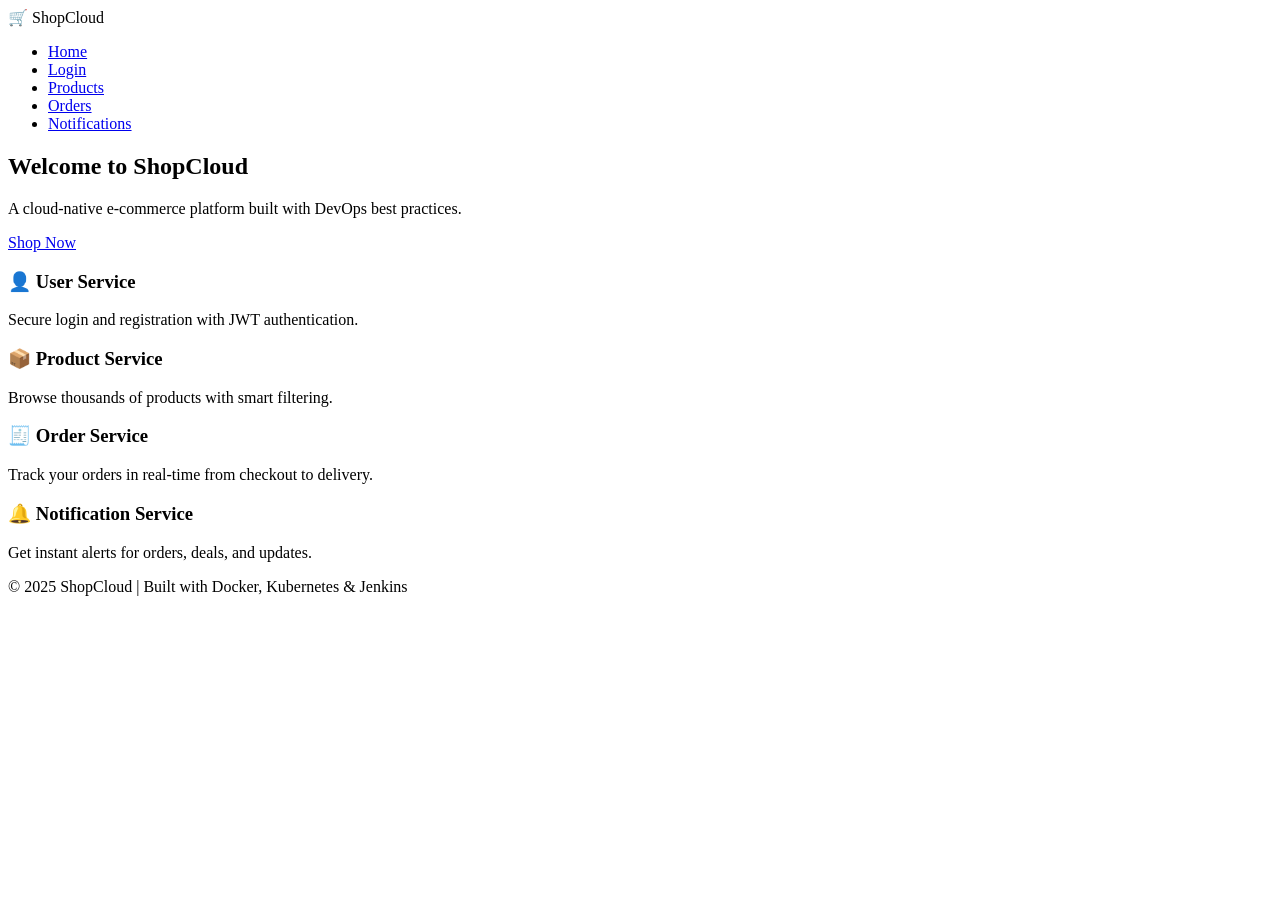
==== src/frontend/index.html @ b4040cc4 "Add all project files" ====
<!DOCTYPE html>
<html lang="en">
<head>
    <meta charset="UTF-8">
    <meta name="viewport" content="width=device-width, initial-scale=1.0">
    <title>ShopCloud - Home</title>
    <link rel="stylesheet" href="style.css">
</head>
<body>
    <nav>
        <div class="logo">🛒 ShopCloud</div>
        <ul>
            <li><a href="index.html">Home</a></li>
            <li><a href="user.html">Login</a></li>
            <li><a href="products.html">Products</a></li>
            <li><a href="orders.html">Orders</a></li>
            <li><a href="notifications.html">Notifications</a></li>
        </ul>
    </nav>

    <section class="hero">
        <h1>Welcome to ShopCloud</h1>
        <p>A cloud-native e-commerce platform built with DevOps best practices.</p>
        <a href="products.html" class="btn">Shop Now</a>
    </section>

    <section class="features">
        <div class="card">
            <h3>👤 User Service</h3>
            <p>Secure login and registration with JWT authentication.</p>
        </div>
        <div class="card">
            <h3>📦 Product Service</h3>
            <p>Browse thousands of products with smart filtering.</p>
        </div>
        <div class="card">
            <h3>🧾 Order Service</h3>
            <p>Track your orders in real-time from checkout to delivery.</p>
        </div>
        <div class="card">
            <h3>🔔 Notification Service</h3>
            <p>Get instant alerts for orders, deals, and updates.</p>
        </div>
    </section>

    <footer>
        <p>© 2025 ShopCloud | Built with Docker, Kubernetes & Jenkins</p>
    </footer>
</body>
</html>
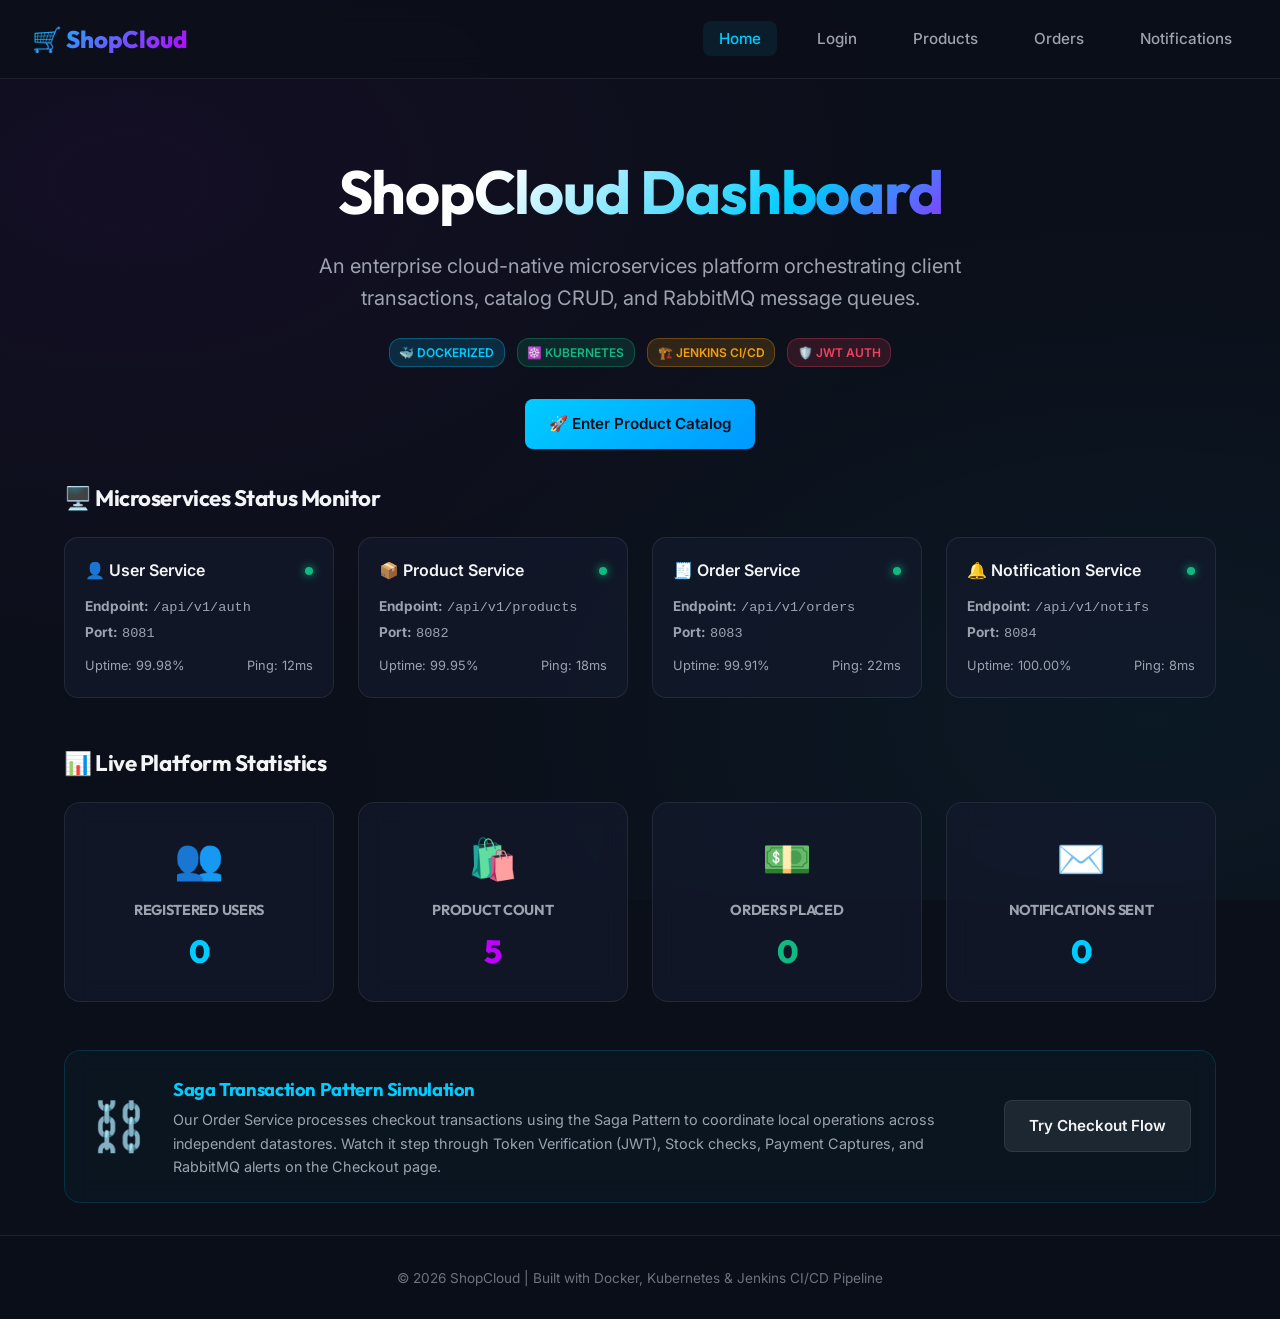
==== commit a71670d6: "Structure of website ready." ====
--- a/src/frontend/index.html
+++ b/src/frontend/index.html
@@ -3,7 +3,7 @@
 <head>
     <meta charset="UTF-8">
     <meta name="viewport" content="width=device-width, initial-scale=1.0">
-    <title>ShopCloud - Home</title>
+    <title>ShopCloud - Cloud-Native E-Commerce Dashboard</title>
     <link rel="stylesheet" href="style.css">
 </head>
 <body>
@@ -18,33 +18,160 @@
         </ul>
     </nav>
 
-    <section class="hero">
-        <h1>Welcome to ShopCloud</h1>
-        <p>A cloud-native e-commerce platform built with DevOps best practices.</p>
-        <a href="products.html" class="btn">Shop Now</a>
-    </section>
+    <div class="container">
+        <!-- Hero Section -->
+        <section class="hero" style="padding: 3rem 1.5rem 2rem 1.5rem;">
+            <h1>ShopCloud Dashboard</h1>
+            <p>An enterprise cloud-native microservices platform orchestrating client transactions, catalog CRUD, and RabbitMQ message queues.</p>
+            <div style="display: flex; gap: 0.75rem; justify-content: center; margin-top: -1rem; margin-bottom: 2rem; flex-wrap: wrap;">
+                <span class="badge badge-blue">🐳 Dockerized</span>
+                <span class="badge badge-green">☸️ Kubernetes</span>
+                <span class="badge badge-amber">🏗️ Jenkins CI/CD</span>
+                <span class="badge badge-red">🛡️ JWT Auth</span>
+            </div>
+            <a href="products.html" class="btn">🚀 Enter Product Catalog</a>
+        </section>
 
-    <section class="features">
-        <div class="card">
-            <h3>👤 User Service</h3>
-            <p>Secure login and registration with JWT authentication.</p>
+        <!-- Service Health Status Grid -->
+        <h3 style="margin-bottom: 1.25rem; font-family: var(--font-heading); font-size: 1.4rem;">🖥️ Microservices Status Monitor</h3>
+        <div class="system-status-grid">
+            <!-- User Service Card -->
+            <div class="service-status-card">
+                <div class="service-status-header">
+                    <span class="service-name">👤 User Service</span>
+                    <span class="ping-indicator"></span>
+                </div>
+                <div style="font-size: 0.85rem; color: var(--text-secondary); display: flex; flex-direction: column; gap: 0.2rem;">
+                    <div><strong>Endpoint:</strong> <code>/api/v1/auth</code></div>
+                    <div><strong>Port:</strong> <code>8081</code></div>
+                </div>
+                <div class="service-stats">
+                    <span>Uptime: 99.98%</span>
+                    <span>Ping: 12ms</span>
+                </div>
+            </div>
+            
+            <!-- Product Service Card -->
+            <div class="service-status-card">
+                <div class="service-status-header">
+                    <span class="service-name">📦 Product Service</span>
+                    <span class="ping-indicator"></span>
+                </div>
+                <div style="font-size: 0.85rem; color: var(--text-secondary); display: flex; flex-direction: column; gap: 0.2rem;">
+                    <div><strong>Endpoint:</strong> <code>/api/v1/products</code></div>
+                    <div><strong>Port:</strong> <code>8082</code></div>
+                </div>
+                <div class="service-stats">
+                    <span>Uptime: 99.95%</span>
+                    <span>Ping: 18ms</span>
+                </div>
+            </div>
+            
+            <!-- Order Service Card -->
+            <div class="service-status-card">
+                <div class="service-status-header">
+                    <span class="service-name">🧾 Order Service</span>
+                    <span class="ping-indicator"></span>
+                </div>
+                <div style="font-size: 0.85rem; color: var(--text-secondary); display: flex; flex-direction: column; gap: 0.2rem;">
+                    <div><strong>Endpoint:</strong> <code>/api/v1/orders</code></div>
+                    <div><strong>Port:</strong> <code>8083</code></div>
+                </div>
+                <div class="service-stats">
+                    <span>Uptime: 99.91%</span>
+                    <span>Ping: 22ms</span>
+                </div>
+            </div>
+            
+            <!-- Notification Service Card -->
+            <div class="service-status-card">
+                <div class="service-status-header">
+                    <span class="service-name">🔔 Notification Service</span>
+                    <span class="ping-indicator"></span>
+                </div>
+                <div style="font-size: 0.85rem; color: var(--text-secondary); display: flex; flex-direction: column; gap: 0.2rem;">
+                    <div><strong>Endpoint:</strong> <code>/api/v1/notifs</code></div>
+                    <div><strong>Port:</strong> <code>8084</code></div>
+                </div>
+                <div class="service-stats">
+                    <span>Uptime: 100.00%</span>
+                    <span>Ping: 8ms</span>
+                </div>
+            </div>
         </div>
-        <div class="card">
-            <h3>📦 Product Service</h3>
-            <p>Browse thousands of products with smart filtering.</p>
+
+        <!-- Live Platform Stats -->
+        <h3 style="margin-bottom: 1.25rem; font-family: var(--font-heading); font-size: 1.4rem;">📊 Live Platform Statistics</h3>
+        <div class="grid-4" style="margin-bottom: 3rem;">
+            <div class="card blue-glow" style="text-align: center;">
+                <div style="font-size: 2.5rem; margin-bottom: 0.5rem;">👥</div>
+                <h4 style="color: var(--text-secondary); font-size: 0.9rem; text-transform: uppercase;">Registered Users</h4>
+                <div id="stat-users" style="font-size: 2rem; font-weight: 800; font-family: var(--font-heading); color: var(--accent-blue); margin-top: 0.25rem;">0</div>
+            </div>
+            
+            <div class="card purple-glow" style="text-align: center;">
+                <div style="font-size: 2.5rem; margin-bottom: 0.5rem;">🛍️</div>
+                <h4 style="color: var(--text-secondary); font-size: 0.9rem; text-transform: uppercase;">Product Count</h4>
+                <div id="stat-products" style="font-size: 2rem; font-weight: 800; font-family: var(--font-heading); color: var(--accent-purple); margin-top: 0.25rem;">0</div>
+            </div>
+            
+            <div class="card emerald-glow" style="text-align: center;">
+                <div style="font-size: 2.5rem; margin-bottom: 0.5rem;">💵</div>
+                <h4 style="color: var(--text-secondary); font-size: 0.9rem; text-transform: uppercase;">Orders Placed</h4>
+                <div id="stat-orders" style="font-size: 2rem; font-weight: 800; font-family: var(--font-heading); color: var(--accent-emerald); margin-top: 0.25rem;">0</div>
+            </div>
+            
+            <div class="card blue-glow" style="text-align: center;">
+                <div style="font-size: 2.5rem; margin-bottom: 0.5rem;">✉️</div>
+                <h4 style="color: var(--text-secondary); font-size: 0.9rem; text-transform: uppercase;">Notifications Sent</h4>
+                <div id="stat-notifications" style="font-size: 2rem; font-weight: 800; font-family: var(--font-heading); color: var(--accent-blue); margin-top: 0.25rem;">0</div>
+            </div>
         </div>
-        <div class="card">
-            <h3>🧾 Order Service</h3>
-            <p>Track your orders in real-time from checkout to delivery.</p>
+
+        <!-- Architectural Diagram Alert -->
+        <div class="card" style="display: flex; gap: 1.5rem; align-items: center; flex-wrap: wrap; background: rgba(0, 204, 255, 0.03); border-color: rgba(0, 204, 255, 0.15);">
+            <div style="font-size: 3rem;">⛓️</div>
+            <div style="flex: 1; min-width: 280px;">
+                <h4 style="font-size: 1.15rem; margin-bottom: 0.25rem; color: var(--accent-blue);">Saga Transaction Pattern Simulation</h4>
+                <p style="font-size: 0.9rem; color: var(--text-secondary);">Our Order Service processes checkout transactions using the Saga Pattern to coordinate local operations across independent datastores. Watch it step through Token Verification (JWT), Stock checks, Payment Captures, and RabbitMQ alerts on the Checkout page.</p>
+            </div>
+            <a href="orders.html" class="btn btn-secondary" style="height: fit-content;">Try Checkout Flow</a>
         </div>
-        <div class="card">
-            <h3>🔔 Notification Service</h3>
-            <p>Get instant alerts for orders, deals, and updates.</p>
-        </div>
-    </section>
+    </div>
 
     <footer>
-        <p>© 2025 ShopCloud | Built with Docker, Kubernetes & Jenkins</p>
+        <p>© 2026 ShopCloud | Built with Docker, Kubernetes & Jenkins CI/CD Pipeline</p>
     </footer>
+
+    <script src="app.js"></script>
+    <script>
+        document.addEventListener("DOMContentLoaded", () => {
+            // Load and update statistics
+            const users = getDB("sc_users");
+            const products = getDB("sc_products");
+            const orders = getDB("sc_orders");
+            const notifications = getDB("sc_notifications");
+
+            document.getElementById("stat-users").textContent = users.length;
+            document.getElementById("stat-products").textContent = products.length;
+            document.getElementById("stat-orders").textContent = orders.length;
+            document.getElementById("stat-notifications").textContent = notifications.length;
+            
+            // Randomly toggle service indicators slightly to simulate live health updates
+            const indicators = document.querySelectorAll(".ping-indicator");
+            setInterval(() => {
+                indicators.forEach(ind => {
+                    const rnd = Math.random();
+                    if (rnd > 0.98) {
+                        ind.className = "ping-indicator degraded";
+                    } else if (rnd > 0.995) {
+                        ind.className = "ping-indicator down";
+                    } else {
+                        ind.className = "ping-indicator";
+                    }
+                });
+            }, 5000);
+        });
+    </script>
 </body>
 </html>
--- a/src/frontend/style.css
+++ b/src/frontend/style.css
@@ -0,0 +1,1184 @@
+@import url('https://fonts.googleapis.com/css2?family=Inter:wght@300;400;500;600;700&family=Outfit:wght@400;500;600;700;800&display=swap');
+
+:root {
+    --bg-dark: #0b0f19;
+    --card-bg: rgba(20, 28, 48, 0.6);
+    --card-bg-hover: rgba(28, 38, 64, 0.85);
+    --border-color: rgba(255, 255, 255, 0.08);
+    --border-color-glow: rgba(0, 204, 255, 0.4);
+    
+    --text-primary: #f3f4f6;
+    --text-secondary: #9ca3af;
+    --text-muted: #6b7280;
+    
+    --accent-blue: #00ccff;
+    --accent-purple: #bd00ff;
+    --accent-emerald: #10b981;
+    --accent-rose: #f43f5e;
+    --accent-amber: #f59e0b;
+    
+    --glow-blue: 0 0 20px rgba(0, 204, 255, 0.25);
+    --glow-purple: 0 0 20px rgba(189, 0, 255, 0.25);
+    --glow-emerald: 0 0 20px rgba(16, 185, 129, 0.25);
+    
+    --font-heading: 'Outfit', sans-serif;
+    --font-body: 'Inter', sans-serif;
+    
+    --transition: all 0.3s cubic-bezier(0.4, 0, 0.2, 1);
+}
+
+* {
+    margin: 0;
+    padding: 0;
+    box-sizing: border-box;
+}
+
+body {
+    background-color: var(--bg-dark);
+    background-image: 
+        radial-gradient(at 10% 20%, rgba(189, 0, 255, 0.05) 0px, transparent 50%),
+        radial-gradient(at 90% 80%, rgba(0, 204, 255, 0.05) 0px, transparent 50%);
+    background-attachment: fixed;
+    color: var(--text-primary);
+    font-family: var(--font-body);
+    line-height: 1.6;
+    min-height: 100vh;
+    display: flex;
+    flex-direction: column;
+    overflow-x: hidden;
+}
+
+/* Scrollbar Styles */
+::-webkit-scrollbar {
+    width: 8px;
+    height: 8px;
+}
+::-webkit-scrollbar-track {
+    background: var(--bg-dark);
+}
+::-webkit-scrollbar-thumb {
+    background: rgba(255, 255, 255, 0.1);
+    border-radius: 4px;
+}
+::-webkit-scrollbar-thumb:hover {
+    background: var(--accent-blue);
+}
+
+/* Typography */
+h1, h2, h3, h4, h5, h6 {
+    font-family: var(--font-heading);
+    font-weight: 700;
+    letter-spacing: -0.02em;
+}
+
+a {
+    color: inherit;
+    text-decoration: none;
+}
+
+/* Header & Nav */
+nav {
+    display: flex;
+    justify-content: space-between;
+    align-items: center;
+    padding: 1.25rem 2rem;
+    background: rgba(11, 15, 25, 0.75);
+    backdrop-filter: blur(12px);
+    border-bottom: 1px solid var(--border-color);
+    position: sticky;
+    top: 0;
+    z-index: 100;
+}
+
+nav .logo {
+    font-size: 1.5rem;
+    font-weight: 800;
+    font-family: var(--font-heading);
+    background: linear-gradient(135deg, var(--accent-blue) 0%, var(--accent-purple) 100%);
+    -webkit-background-clip: text;
+    -webkit-text-fill-color: transparent;
+    display: flex;
+    align-items: center;
+    gap: 0.5rem;
+}
+
+nav ul {
+    display: flex;
+    list-style: none;
+    gap: 1.5rem;
+    align-items: center;
+}
+
+nav ul li a {
+    font-size: 0.95rem;
+    font-weight: 500;
+    color: var(--text-secondary);
+    padding: 0.5rem 1rem;
+    border-radius: 8px;
+    transition: var(--transition);
+}
+
+nav ul li a:hover, nav ul li a.active {
+    color: var(--accent-blue);
+    background: rgba(0, 204, 255, 0.08);
+}
+
+/* User Badge in Nav */
+.user-nav-profile {
+    display: flex;
+    align-items: center;
+    gap: 0.75rem;
+    font-size: 0.9rem;
+    padding: 0.4rem 0.8rem;
+    border-radius: 20px;
+    background: rgba(255, 255, 255, 0.05);
+    border: 1px solid var(--border-color);
+}
+
+.user-nav-avatar {
+    width: 24px;
+    height: 24px;
+    border-radius: 50%;
+    background: linear-gradient(135deg, var(--accent-blue), var(--accent-purple));
+    display: flex;
+    align-items: center;
+    justify-content: center;
+    font-size: 0.75rem;
+    font-weight: bold;
+    color: white;
+}
+
+/* Container */
+.container {
+    max-width: 1200px;
+    margin: 2rem auto;
+    padding: 0 1.5rem;
+    flex: 1;
+    width: 100%;
+}
+
+/* Header & Intro */
+.page-title {
+    margin-bottom: 2rem;
+    text-align: center;
+}
+
+.page-title h2 {
+    font-size: 2.2rem;
+    margin-bottom: 0.5rem;
+    background: linear-gradient(135deg, #ffffff 0%, var(--text-secondary) 100%);
+    -webkit-background-clip: text;
+    -webkit-text-fill-color: transparent;
+}
+
+.page-title p {
+    color: var(--text-secondary);
+    font-size: 1.1rem;
+}
+
+/* Grid Layouts */
+.grid-2 {
+    display: grid;
+    grid-template-columns: repeat(auto-fit, minmax(300px, 1fr));
+    gap: 2rem;
+}
+
+.grid-3 {
+    display: grid;
+    grid-template-columns: repeat(auto-fit, minmax(280px, 1fr));
+    gap: 1.5rem;
+}
+
+.grid-4 {
+    display: grid;
+    grid-template-columns: repeat(auto-fit, minmax(220px, 1fr));
+    gap: 1.5rem;
+}
+
+/* Glass Cards */
+.card {
+    background: var(--card-bg);
+    border: 1px solid var(--border-color);
+    border-radius: 16px;
+    padding: 1.5rem;
+    backdrop-filter: blur(12px);
+    transition: var(--transition);
+    position: relative;
+    overflow: hidden;
+}
+
+.card::before {
+    content: '';
+    position: absolute;
+    top: 0;
+    left: 0;
+    width: 100%;
+    height: 4px;
+    background: linear-gradient(90deg, transparent, transparent);
+    transition: var(--transition);
+}
+
+.card:hover {
+    transform: translateY(-5px);
+    background: var(--card-bg-hover);
+    border-color: rgba(255, 255, 255, 0.15);
+    box-shadow: 0 10px 25px -5px rgba(0, 0, 0, 0.3);
+}
+
+.card.blue-glow:hover {
+    box-shadow: var(--glow-blue);
+    border-color: var(--border-color-glow);
+}
+
+.card.blue-glow:hover::before {
+    background: linear-gradient(90deg, var(--accent-blue), var(--accent-purple));
+}
+
+.card.purple-glow:hover {
+    box-shadow: var(--glow-purple);
+    border-color: rgba(189, 0, 255, 0.4);
+}
+
+.card.purple-glow:hover::before {
+    background: linear-gradient(90deg, var(--accent-purple), var(--accent-rose));
+}
+
+.card.emerald-glow:hover {
+    box-shadow: var(--glow-emerald);
+    border-color: rgba(16, 185, 129, 0.4);
+}
+
+.card.emerald-glow:hover::before {
+    background: linear-gradient(90deg, var(--accent-emerald), var(--accent-blue));
+}
+
+/* Forms */
+.form-box {
+    display: flex;
+    flex-direction: column;
+    gap: 1.25rem;
+}
+
+.form-box h3 {
+    font-size: 1.3rem;
+    margin-bottom: 0.5rem;
+    border-bottom: 1px solid var(--border-color);
+    padding-bottom: 0.5rem;
+}
+
+input, select, textarea {
+    width: 100%;
+    background: rgba(0, 0, 0, 0.2);
+    border: 1px solid var(--border-color);
+    padding: 0.8rem 1rem;
+    border-radius: 8px;
+    color: var(--text-primary);
+    font-family: var(--font-body);
+    font-size: 0.95rem;
+    transition: var(--transition);
+}
+
+input:focus, select:focus, textarea:focus {
+    outline: none;
+    border-color: var(--accent-blue);
+    box-shadow: 0 0 0 2px rgba(0, 204, 255, 0.15);
+    background: rgba(0, 0, 0, 0.35);
+}
+
+label {
+    font-size: 0.85rem;
+    color: var(--text-secondary);
+    font-weight: 500;
+    margin-bottom: -0.8rem;
+}
+
+/* Buttons */
+.btn {
+    display: inline-flex;
+    align-items: center;
+    justify-content: center;
+    gap: 0.5rem;
+    background: linear-gradient(135deg, var(--accent-blue) 0%, #0099ff 100%);
+    color: #0b0f19;
+    font-weight: 600;
+    border: none;
+    padding: 0.8rem 1.5rem;
+    border-radius: 8px;
+    cursor: pointer;
+    font-family: var(--font-body);
+    font-size: 0.95rem;
+    transition: var(--transition);
+}
+
+.btn:hover {
+    transform: translateY(-2px);
+    box-shadow: 0 4px 15px rgba(0, 204, 255, 0.4);
+    filter: brightness(1.1);
+}
+
+.btn:active {
+    transform: translateY(0);
+}
+
+.btn-secondary {
+    background: rgba(255, 255, 255, 0.08);
+    color: var(--text-primary);
+    border: 1px solid var(--border-color);
+}
+
+.btn-secondary:hover {
+    background: rgba(255, 255, 255, 0.15);
+    box-shadow: none;
+    border-color: rgba(255, 255, 255, 0.25);
+}
+
+.btn-danger {
+    background: linear-gradient(135deg, var(--accent-rose) 0%, #d91b42 100%);
+    color: white;
+}
+
+.btn-danger:hover {
+    box-shadow: 0 4px 15px rgba(244, 63, 94, 0.4);
+}
+
+.btn-small {
+    padding: 0.4rem 0.8rem;
+    font-size: 0.85rem;
+    border-radius: 6px;
+}
+
+/* Status Badges */
+.badge {
+    display: inline-flex;
+    align-items: center;
+    padding: 0.25rem 0.6rem;
+    border-radius: 12px;
+    font-size: 0.75rem;
+    font-weight: 600;
+    text-transform: uppercase;
+}
+
+.badge-green {
+    background: rgba(16, 185, 129, 0.15);
+    color: var(--accent-emerald);
+    border: 1px solid rgba(16, 185, 129, 0.3);
+}
+
+.badge-blue {
+    background: rgba(0, 204, 255, 0.15);
+    color: var(--accent-blue);
+    border: 1px solid rgba(0, 204, 255, 0.3);
+}
+
+.badge-amber {
+    background: rgba(245, 158, 11, 0.15);
+    color: var(--accent-amber);
+    border: 1px solid rgba(245, 158, 11, 0.3);
+}
+
+.badge-red {
+    background: rgba(244, 63, 94, 0.15);
+    color: var(--accent-rose);
+    border: 1px solid rgba(244, 63, 94, 0.3);
+}
+
+/* Service Health / System Status Widget (index.html) */
+.system-status-grid {
+    display: grid;
+    grid-template-columns: repeat(auto-fit, minmax(220px, 1fr));
+    gap: 1.5rem;
+    margin-bottom: 3rem;
+}
+
+.service-status-card {
+    background: var(--card-bg);
+    border: 1px solid var(--border-color);
+    border-radius: 14px;
+    padding: 1.25rem;
+    display: flex;
+    flex-direction: column;
+    gap: 0.75rem;
+}
+
+.service-status-header {
+    display: flex;
+    justify-content: space-between;
+    align-items: center;
+}
+
+.service-name {
+    font-weight: 600;
+    font-size: 1rem;
+}
+
+.ping-indicator {
+    width: 8px;
+    height: 8px;
+    border-radius: 50%;
+    background-color: var(--accent-emerald);
+    box-shadow: 0 0 10px var(--accent-emerald);
+    animation: pulse 1.8s infinite;
+}
+
+.ping-indicator.degraded {
+    background-color: var(--accent-amber);
+    box-shadow: 0 0 10px var(--accent-amber);
+}
+
+.ping-indicator.down {
+    background-color: var(--accent-rose);
+    box-shadow: 0 0 10px var(--accent-rose);
+}
+
+.service-stats {
+    display: flex;
+    justify-content: space-between;
+    font-size: 0.8rem;
+    color: var(--text-secondary);
+}
+
+/* Hero Section */
+.hero {
+    text-align: center;
+    padding: 5rem 1.5rem;
+    max-width: 800px;
+    margin: 0 auto;
+}
+
+.hero h1 {
+    font-size: 3.8rem;
+    line-height: 1.1;
+    margin-bottom: 1.5rem;
+    background: linear-gradient(135deg, #ffffff 30%, var(--accent-blue) 70%, var(--accent-purple) 100%);
+    -webkit-background-clip: text;
+    -webkit-text-fill-color: transparent;
+}
+
+.hero p {
+    font-size: 1.25rem;
+    color: var(--text-secondary);
+    margin-bottom: 2.5rem;
+}
+
+/* JWT Inspector Widget (user.html) */
+.jwt-container {
+    display: flex;
+    flex-direction: column;
+    gap: 1rem;
+    margin-top: 1rem;
+}
+
+.jwt-raw {
+    background: rgba(0, 0, 0, 0.4);
+    font-family: monospace;
+    font-size: 0.85rem;
+    padding: 1rem;
+    border-radius: 8px;
+    border: 1px solid var(--border-color);
+    word-break: break-all;
+    user-select: all;
+    color: var(--accent-purple);
+}
+
+.jwt-part-header { color: #fb7185; }
+.jwt-part-payload { color: #38bdf8; }
+.jwt-part-signature { color: #34d399; }
+
+.jwt-decoded-grid {
+    display: grid;
+    grid-template-columns: 1fr;
+    gap: 1rem;
+    margin-top: 0.5rem;
+}
+
+.jwt-block {
+    background: rgba(0, 0, 0, 0.2);
+    border: 1px solid var(--border-color);
+    border-radius: 8px;
+    padding: 0.75rem 1rem;
+}
+
+.jwt-block h4 {
+    font-size: 0.85rem;
+    margin-bottom: 0.4rem;
+    text-transform: uppercase;
+    letter-spacing: 0.05em;
+}
+
+.jwt-block h4.header-title { color: #fb7185; }
+.jwt-block h4.payload-title { color: #38bdf8; }
+.jwt-block h4.signature-title { color: #34d399; }
+
+.jwt-block pre {
+    font-family: monospace;
+    font-size: 0.8rem;
+    overflow-x: auto;
+    color: var(--text-secondary);
+}
+
+/* Search and Filters (products.html) */
+.filter-bar {
+    display: flex;
+    flex-wrap: wrap;
+    gap: 1rem;
+    margin-bottom: 2rem;
+    align-items: center;
+    background: var(--card-bg);
+    border: 1px solid var(--border-color);
+    padding: 1rem 1.5rem;
+    border-radius: 12px;
+}
+
+.search-wrapper {
+    flex: 1;
+    min-width: 250px;
+    position: relative;
+}
+
+.search-wrapper input {
+    padding-left: 2.5rem;
+}
+
+.search-icon {
+    position: absolute;
+    left: 1rem;
+    top: 50%;
+    transform: translateY(-50%);
+    color: var(--text-muted);
+}
+
+.filter-group {
+    display: flex;
+    gap: 0.75rem;
+}
+
+.filter-group select {
+    width: auto;
+    min-width: 150px;
+}
+
+/* Product Cards Grid */
+.product-card {
+    display: flex;
+    flex-direction: column;
+    height: 100%;
+}
+
+.product-image {
+    height: 180px;
+    background: linear-gradient(135deg, rgba(0, 204, 255, 0.1) 0%, rgba(189, 0, 255, 0.1) 100%);
+    border-radius: 8px;
+    margin-bottom: 1rem;
+    display: flex;
+    align-items: center;
+    justify-content: center;
+    font-size: 3rem;
+    border: 1px solid rgba(255, 255, 255, 0.03);
+}
+
+.product-price-row {
+    display: flex;
+    justify-content: space-between;
+    align-items: center;
+    margin-top: auto;
+    padding-top: 1rem;
+}
+
+.product-price {
+    font-size: 1.25rem;
+    font-weight: 700;
+    color: var(--accent-blue);
+    font-family: var(--font-heading);
+}
+
+.product-inventory {
+    font-size: 0.8rem;
+    color: var(--text-secondary);
+}
+
+/* Modals */
+.modal-backdrop {
+    position: fixed;
+    top: 0;
+    left: 0;
+    right: 0;
+    bottom: 0;
+    background: rgba(7, 10, 18, 0.85);
+    backdrop-filter: blur(8px);
+    display: flex;
+    align-items: center;
+    justify-content: center;
+    z-index: 1000;
+    opacity: 0;
+    pointer-events: none;
+    transition: var(--transition);
+}
+
+.modal-backdrop.active {
+    opacity: 1;
+    pointer-events: auto;
+}
+
+.modal {
+    background: #0f172a;
+    border: 1px solid var(--border-color);
+    width: 90%;
+    max-width: 500px;
+    border-radius: 16px;
+    box-shadow: 0 25px 50px -12px rgba(0, 0, 0, 0.5);
+    transform: scale(0.9);
+    transition: var(--transition);
+    overflow: hidden;
+}
+
+.modal-backdrop.active .modal {
+    transform: scale(1);
+}
+
+.modal-header {
+    padding: 1.25rem 1.5rem;
+    border-bottom: 1px solid var(--border-color);
+    display: flex;
+    justify-content: space-between;
+    align-items: center;
+}
+
+.modal-body {
+    padding: 1.5rem;
+}
+
+.modal-footer {
+    padding: 1.25rem 1.5rem;
+    border-top: 1px solid var(--border-color);
+    display: flex;
+    justify-content: flex-end;
+    gap: 0.75rem;
+}
+
+.close-btn {
+    background: none;
+    border: none;
+    font-size: 1.5rem;
+    color: var(--text-secondary);
+    cursor: pointer;
+    transition: var(--transition);
+}
+
+.close-btn:hover {
+    color: var(--text-primary);
+}
+
+/* Orders Dashboard (orders.html) */
+.checkout-grid {
+    display: grid;
+    grid-template-columns: 1.5fr 1fr;
+    gap: 2rem;
+}
+
+@media (max-width: 768px) {
+    .checkout-grid {
+        grid-template-columns: 1fr;
+    }
+}
+
+.cart-item {
+    display: flex;
+    justify-content: space-between;
+    align-items: center;
+    padding: 1rem 0;
+    border-bottom: 1px solid var(--border-color);
+}
+
+.cart-item:last-child {
+    border-bottom: none;
+}
+
+.cart-item-details h4 {
+    font-size: 0.95rem;
+    font-weight: 600;
+}
+
+.cart-item-details p {
+    font-size: 0.8rem;
+    color: var(--text-secondary);
+}
+
+.cart-item-controls {
+    display: flex;
+    align-items: center;
+    gap: 0.75rem;
+}
+
+.cart-qty {
+    font-size: 0.9rem;
+    width: 20px;
+    text-align: center;
+}
+
+.cart-item-price {
+    font-weight: 600;
+    min-width: 60px;
+    text-align: right;
+    font-size: 0.95rem;
+}
+
+.cart-summary-row {
+    display: flex;
+    justify-content: space-between;
+    font-size: 0.95rem;
+    margin-bottom: 0.5rem;
+    color: var(--text-secondary);
+}
+
+.cart-summary-total {
+    display: flex;
+    justify-content: space-between;
+    font-size: 1.25rem;
+    font-weight: 700;
+    margin-top: 1rem;
+    padding-top: 1rem;
+    border-top: 1px solid var(--border-color);
+    color: var(--accent-blue);
+    font-family: var(--font-heading);
+}
+
+/* Order Saga Visualizer Flow */
+.saga-visualizer {
+    background: rgba(0, 0, 0, 0.3);
+    border: 1px solid var(--border-color);
+    border-radius: 12px;
+    padding: 1.5rem;
+    margin-top: 1.5rem;
+}
+
+.saga-title {
+    font-size: 1rem;
+    margin-bottom: 1rem;
+    display: flex;
+    align-items: center;
+    gap: 0.5rem;
+    font-weight: 600;
+    color: var(--text-primary);
+}
+
+.saga-steps {
+    display: flex;
+    flex-direction: column;
+    gap: 1rem;
+    position: relative;
+}
+
+.saga-steps::before {
+    content: '';
+    position: absolute;
+    left: 14px;
+    top: 10px;
+    bottom: 10px;
+    width: 2px;
+    background: var(--border-color);
+    z-index: 1;
+}
+
+.saga-step {
+    display: flex;
+    gap: 1rem;
+    align-items: flex-start;
+    position: relative;
+    z-index: 2;
+    opacity: 0.4;
+    transition: var(--transition);
+}
+
+.saga-step.active {
+    opacity: 1;
+}
+
+.saga-step.completed {
+    opacity: 1;
+}
+
+.saga-step-icon {
+    width: 30px;
+    height: 30px;
+    border-radius: 50%;
+    background: #1e293b;
+    border: 2px solid var(--border-color);
+    display: flex;
+    align-items: center;
+    justify-content: center;
+    font-size: 0.85rem;
+    transition: var(--transition);
+    color: var(--text-muted);
+}
+
+.saga-step.active .saga-step-icon {
+    border-color: var(--accent-blue);
+    background: rgba(0, 204, 255, 0.1);
+    color: var(--accent-blue);
+    box-shadow: 0 0 10px rgba(0, 204, 255, 0.3);
+    animation: pulse-border 1.5s infinite;
+}
+
+.saga-step.completed .saga-step-icon {
+    border-color: var(--accent-emerald);
+    background: rgba(16, 185, 129, 0.1);
+    color: var(--accent-emerald);
+}
+
+.saga-step.failed .saga-step-icon {
+    border-color: var(--accent-rose);
+    background: rgba(244, 63, 94, 0.1);
+    color: var(--accent-rose);
+}
+
+.saga-step-content {
+    flex: 1;
+    padding-top: 2px;
+}
+
+.saga-step-title {
+    font-size: 0.9rem;
+    font-weight: 600;
+}
+
+.saga-step-desc {
+    font-size: 0.75rem;
+    color: var(--text-secondary);
+}
+
+/* Order History Table */
+.order-table-container {
+    width: 100%;
+    overflow-x: auto;
+    margin-top: 1.5rem;
+}
+
+table {
+    width: 100%;
+    border-collapse: collapse;
+    text-align: left;
+}
+
+th {
+    padding: 1rem;
+    border-bottom: 2px solid var(--border-color);
+    color: var(--text-secondary);
+    font-weight: 600;
+    font-size: 0.85rem;
+    text-transform: uppercase;
+}
+
+td {
+    padding: 1rem;
+    border-bottom: 1px solid var(--border-color);
+    font-size: 0.9rem;
+}
+
+tr:last-child td {
+    border-bottom: none;
+}
+
+tr:hover td {
+    background: rgba(255, 255, 255, 0.01);
+}
+
+/* Notifications & RabbitMQ (notifications.html) */
+.notification-item {
+    display: flex;
+    gap: 1rem;
+    padding: 1rem;
+    border-bottom: 1px solid var(--border-color);
+    animation: slide-in 0.3s ease-out;
+}
+
+.notification-item:last-child {
+    border-bottom: none;
+}
+
+.notification-icon-wrapper {
+    width: 38px;
+    height: 38px;
+    border-radius: 50%;
+    background: rgba(255, 255, 255, 0.05);
+    display: flex;
+    align-items: center;
+    justify-content: center;
+    font-size: 1.1rem;
+}
+
+.notification-content {
+    flex: 1;
+}
+
+.notification-header-row {
+    display: flex;
+    justify-content: space-between;
+    margin-bottom: 0.25rem;
+}
+
+.notification-title {
+    font-weight: 600;
+    font-size: 0.95rem;
+}
+
+.notification-time {
+    font-size: 0.75rem;
+    color: var(--text-muted);
+}
+
+.notification-body {
+    font-size: 0.85rem;
+    color: var(--text-secondary);
+}
+
+/* Toast Container */
+.toast-container {
+    position: fixed;
+    bottom: 2rem;
+    right: 2rem;
+    z-index: 10000;
+    display: flex;
+    flex-direction: column;
+    gap: 0.75rem;
+}
+
+.toast {
+    background: rgba(15, 23, 42, 0.95);
+    border: 1px solid var(--accent-blue);
+    border-left: 4px solid var(--accent-blue);
+    border-radius: 8px;
+    padding: 1rem 1.25rem;
+    min-width: 300px;
+    max-width: 400px;
+    box-shadow: 0 10px 30px rgba(0, 0, 0, 0.5);
+    display: flex;
+    gap: 0.75rem;
+    align-items: center;
+    animation: toast-slide-in 0.3s cubic-bezier(0.16, 1, 0.3, 1);
+    backdrop-filter: blur(10px);
+}
+
+.toast.success {
+    border-color: var(--accent-emerald);
+    border-left-color: var(--accent-emerald);
+}
+
+.toast.warning {
+    border-color: var(--accent-amber);
+    border-left-color: var(--accent-amber);
+}
+
+.toast-content {
+    flex: 1;
+}
+
+.toast-title {
+    font-weight: 600;
+    font-size: 0.9rem;
+    color: var(--text-primary);
+}
+
+.toast-message {
+    font-size: 0.8rem;
+    color: var(--text-secondary);
+}
+
+/* RabbitMQ Visual Simulator */
+.rabbitmq-container {
+    background: rgba(0, 0, 0, 0.3);
+    border: 1px solid var(--border-color);
+    border-radius: 12px;
+    padding: 1.5rem;
+    margin-top: 1.5rem;
+    position: relative;
+    min-height: 380px;
+}
+
+.rabbitmq-flow-title {
+    font-size: 1rem;
+    margin-bottom: 2rem;
+    font-weight: 600;
+    display: flex;
+    align-items: center;
+    gap: 0.5rem;
+}
+
+.rabbitmq-diagram {
+    display: flex;
+    justify-content: space-between;
+    align-items: flex-start;
+    position: relative;
+    padding: 1rem 0;
+    height: 280px;
+}
+
+.rabbitmq-node {
+    display: flex;
+    flex-direction: column;
+    align-items: center;
+    gap: 0.5rem;
+    z-index: 5;
+    position: relative;
+    width: 25%;
+}
+
+.node-icon {
+    width: 60px;
+    height: 60px;
+    border-radius: 12px;
+    background: #1e293b;
+    border: 1px solid var(--border-color);
+    display: flex;
+    align-items: center;
+    justify-content: center;
+    font-size: 1.8rem;
+    transition: var(--transition);
+}
+
+.rabbitmq-node.active .node-icon {
+    border-color: var(--accent-purple);
+    box-shadow: 0 0 20px rgba(189, 0, 255, 0.4);
+    background: rgba(189, 0, 255, 0.15);
+}
+
+.rabbitmq-node.queue .node-icon {
+    border-radius: 30px;
+}
+
+.rabbitmq-node.queue.active .node-icon {
+    border-color: var(--accent-blue);
+    box-shadow: var(--glow-blue);
+    background: rgba(0, 204, 255, 0.15);
+}
+
+.rabbitmq-node.consumer.active .node-icon {
+    border-color: var(--accent-emerald);
+    box-shadow: var(--glow-emerald);
+    background: rgba(16, 185, 129, 0.15);
+}
+
+.node-label {
+    font-size: 0.85rem;
+    font-weight: 600;
+    text-align: center;
+}
+
+.node-subtext {
+    font-size: 0.7rem;
+    color: var(--text-secondary);
+    text-align: center;
+}
+
+/* Connector Lines */
+.rabbitmq-lines {
+    position: absolute;
+    top: 40px;
+    left: 0;
+    right: 0;
+    height: 120px;
+    pointer-events: none;
+    z-index: 1;
+}
+
+.mq-pathway {
+    position: absolute;
+    height: 2px;
+    background: rgba(255, 255, 255, 0.05);
+    border-radius: 1px;
+}
+
+/* Simulated Message (Bubble traveling) */
+.mq-message-bubble {
+    position: absolute;
+    width: 14px;
+    height: 14px;
+    border-radius: 50%;
+    background: linear-gradient(135deg, var(--accent-blue), var(--accent-purple));
+    box-shadow: 0 0 10px var(--accent-blue);
+    top: 39px;
+    z-index: 10;
+    opacity: 0;
+}
+
+.mq-message-bubble.flow-to-exchange {
+    animation: flow-p1 1.2s cubic-bezier(0.25, 1, 0.5, 1) forwards;
+}
+
+.mq-message-bubble.flow-to-queue-user {
+    animation: flow-p2-user 1.5s cubic-bezier(0.25, 1, 0.5, 1) forwards;
+}
+
+.mq-message-bubble.flow-to-queue-order {
+    animation: flow-p2-order 1.5s cubic-bezier(0.25, 1, 0.5, 1) forwards;
+}
+
+.mq-message-bubble.flow-to-consumer-user {
+    animation: flow-p3-user 1.2s cubic-bezier(0.25, 1, 0.5, 1) forwards;
+}
+
+.mq-message-bubble.flow-to-consumer-order {
+    animation: flow-p3-order 1.2s cubic-bezier(0.25, 1, 0.5, 1) forwards;
+}
+
+/* Footer */
+footer {
+    text-align: center;
+    padding: 2rem 1.5rem;
+    border-top: 1px solid var(--border-color);
+    background: rgba(11, 15, 25, 0.5);
+    color: var(--text-muted);
+    font-size: 0.85rem;
+    margin-top: auto;
+}
+
+/* Keyframes & Animations */
+@keyframes pulse {
+    0% { transform: scale(1); opacity: 0.8; }
+    50% { transform: scale(1.2); opacity: 1; }
+    100% { transform: scale(1); opacity: 0.8; }
+}
+
+@keyframes pulse-border {
+    0% { box-shadow: 0 0 0 0 rgba(0, 204, 255, 0.4); }
+    70% { box-shadow: 0 0 0 8px rgba(0, 204, 255, 0); }
+    100% { box-shadow: 0 0 0 0 rgba(0, 204, 255, 0); }
+}
+
+@keyframes slide-in {
+    from { transform: translateY(10px); opacity: 0; }
+    to { transform: translateY(0); opacity: 1; }
+}
+
+@keyframes toast-slide-in {
+    from { transform: translateY(40px) scale(0.9); opacity: 0; }
+    to { transform: translateY(0) scale(1); opacity: 1; }
+}
+
+/* Pathway Animations */
+@keyframes flow-p1 {
+    0% { left: 12.5%; top: 40px; opacity: 0; }
+    10% { opacity: 1; }
+    100% { left: 37.5%; top: 40px; opacity: 1; }
+}
+
+@keyframes flow-p2-user {
+    0% { left: 37.5%; top: 40px; opacity: 1; }
+    100% { left: 62.5%; top: 0px; opacity: 1; }
+}
+
+@keyframes flow-p2-order {
+    0% { left: 37.5%; top: 40px; opacity: 1; }
+    100% { left: 62.5%; top: 80px; opacity: 1; }
+}
+
+@keyframes flow-p3-user {
+    0% { left: 62.5%; top: 0px; opacity: 1; }
+    90% { opacity: 1; }
+    100% { left: 87.5%; top: 0px; opacity: 0; }
+}
+
+@keyframes flow-p3-order {
+    0% { left: 62.5%; top: 80px; opacity: 1; }
+    90% { opacity: 1; }
+    100% { left: 87.5%; top: 80px; opacity: 0; }
+}
